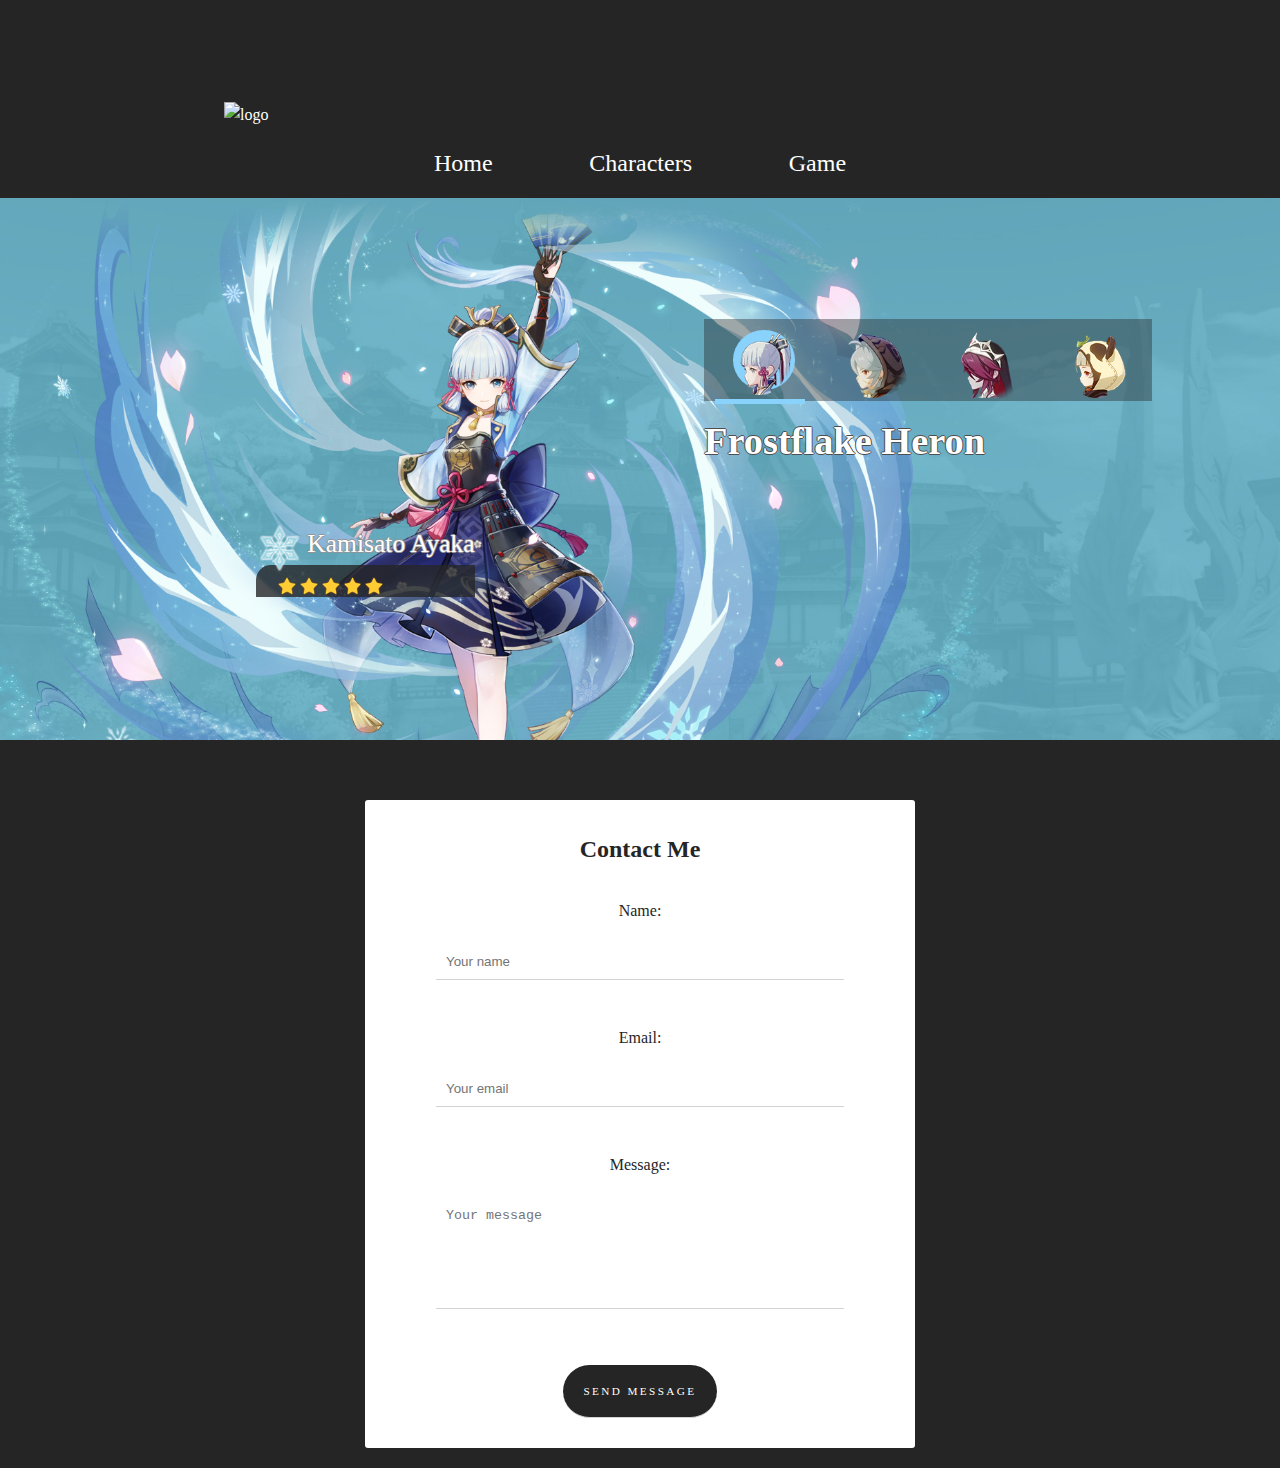
==== index.html @ d88c152d "init" ====
<!DOCTYPE html>
<html lang="en">
  <head>
    <meta charset="UTF-8" />
    <meta http-equiv="X-UA-Compatible" content="IE=edge" />
    <meta name="viewport" content="width=device-width, initial-scale=1.0" />
    <link rel="stylesheet" href="css/style.css" />
    <link rel="stylesheet" href="css/index.css" />
    <link rel="stylesheet" href="https://cdnjs.cloudflare.com/ajax/libs/font-awesome/6.1.1/css/all.min.css" integrity="sha512-KfkfwYDsLkIlwQp6LFnl8zNdLGxu9YAA1QvwINks4PhcElQSvqcyVLLD9aMhXd13uQjoXtEKNosOWaZqXgel0g==" crossorigin="anonymous" referrerpolicy="no-referrer" />
    <script src="scripts/jquery-3.6.0.min.js"></script>
    
    <title>Genshin | Ultimate Character Ascension Guide</title>
  </head>
  <body>
    <!--Logo-->
    <div class="logo flex">
      <img src="images/Genshin_Impact_logo_white.png" alt="logo" />
    </div>

    <!--Navbar-->
    <div class="navbar">
      <div class="container flex">
        <nav>
          <ul>
            <li><a href="index.html">Home</a></li>
            <li><a href="characters.html">Characters</a></li>
            <li><a href="weapons.html">Game</a></li>
          </ul>
        </nav>
      </div>
    </div>

    <!--Monthly Banner-->
    <div class="monthlyBanner">
      <div class="flex">
        <img src="Images/Character Icons/Ayaka Wish2.png" alt="" id="currentBannerCharacter"/>
        <div class="characterNamecard">
          <img class="currentElement" src="Images/general stuff/Element_CryoGlow.png" alt=""/>
          <h2>Kamisato Ayaka</h2>
          <div class="characterNamecardBg">
            <div class="characterNamecardStars flex">
              <img src="Images/general stuff/Icon_1_Star.webp" alt="" />
              <img src="Images/general stuff/Icon_1_Star.webp" alt="" />
              <img src="Images/general stuff/Icon_1_Star.webp" alt="" />
              <img src="Images/general stuff/Icon_1_Star.webp" alt="" />
              <img src="Images/general stuff/Icon_1_Star.webp" alt="" />
            </div>
          </div>
        </div>

        <h1>Frostflake Heron</h1>
        <nav class="flex charMenu">
          <button onclick="changeBanner(0)" id="0">
            <img src="Images/Character Icons/Character_Kamisato_Ayaka_Side_Icon.webp" alt=""/>
            <span class="dot"></span>
          </button>
          <button onclick="changeBanner(1)" id="1">
            <img src="Images/Character Icons/Character_Razor_Side_Icon.webp" alt="" />
            <span class="dot"></span>
          </button>
          <button onclick="changeBanner(2)" id="2">
            <img src="Images/Character Icons/Character_Rosaria_Side_Icon.webp" alt=""/>
            <span class="dot"></span>
          </button>
          <button onclick="changeBanner(3)" id="3">
            <img src="Images/Character Icons/Character_Sayu_Side_Icon.png" alt=""/>
            <span class="dot"></span>
          </button>
        </nav>
      </div>
    </div>

    

    <!-- Form -->
    <div id="overlay" class="flex">
      <form onsubmit="event.preventDefault(); validateForm()"class="flex">
          <h1>Contact Me</h1>

          <label for="name">Name: </label>
          <input type="text" id="name" placeholder="Your name">
          <div class="er">
            <small class="error"></small>
          </div>
          

          <label for="email">Email: </label>
          <input type="text" id="email" placeholder="Your email">
          <div class="er">
            <small class="error"></small>
          </div>

          <label for="message">Message: </label>
          <textarea id="message" placeholder="Your message" rows="6"></textarea>
          <div class="er">
            <small class="error"></small>
          </div>

          <div>
            <input type="submit"  class="button" value="Send Message">
            <p id="success"></p>
          </div>

      </form>
    </div>

  </body>
  <script src="scripts/scriptIndex.js"></script>
</html>
---- css/style.css ----
@font-face {
    font-family: GenshinFont1;
    src: url('../Fonts/zh-cn.ttf');
}

@font-face {
    font-family: GenshinFont2;
    src: url('../Fonts/ja-jp.ttf');
}

:root {
    --primary-color: #252526;
    --secondary-color: #1c3fa8;
    --dark-color: #002240;
    --light-color: #f4f4f4;
}

* {
    box-sizing: border-box;
    padding: 0;
    margin: 0;
}

body {
    font-family: GenshinFont2;
    background-color: var(--primary-color);
    color: white;
    line-height: 1.6;
}

ul {
    list-style-type: none;
}

a {
    text-decoration: none;
    color: #333;
}

button {
    border: none;
    margin: 0;
    padding: 0;
    width: auto;
    overflow: visible;
    background: transparent;
    color: inherit;
    font: inherit;
    line-height: normal;
}

.flex {
    display: flex;
    justify-content: center;
    align-items: center;
}

/*Navbar*/
.navbar {
    background-color: var(--primary-color);
    color: #fff;
    height: 70px;
}

.navbar ul {
    display: flex;
}

.navbar a {
    color: #fff;
    font-size: 1.5rem;
    padding: 0 3vw;
    margin: 0 10px;

}

.navbar a:hover {
    color: #dcdcde;
}

.navbar li:hover {
    transform: scale(1.05);
    transition: transform 0.2s ease-in;
}

.navbar .flex {
    height: 100%;
}

/* LOGO */
.logo {
    background-color: var(--primary-color);

}

.logo img {
    padding-top: 8vw;
    width: 65%;
}

/* Button */
.button {
    display: inline-block;
    padding: .75rem 1.25rem;
    border-radius: 10rem;
    color: #fff;
    font-family: GenshinFont1;
    text-transform: uppercase;
    font-size: 0.7rem;
    letter-spacing: .15rem;
    position: relative;
    overflow: hidden;
    z-index: 1;
    background-color: var(--primary-color);
  }

  .button:hover{
      transform: scale(1.05);
  }


   /*Monthly Banner & Character Banner */
   .monthlyBanner {
    background-size: 100%;
    height: 56.45%;
  }
  .monthlyBanner .flex {
    justify-content: left;
    position: relative;
  }

  .monthlyBanner img {
    width:80%;
    position: relative;
  }

  .monthlyBanner h1 {
    color: white;
    font-size: 1.2em;
    margin-left: 55vw;
    margin-bottom: 6vh;
    position: absolute;
    text-shadow: -1px 0 rgb(78, 78, 78), 0 1px rgb(78, 78, 78),
      1px 0 rgb(78, 78, 78), 0 -1px rgb(78, 78, 78);
    font-size: 3vw;
  }

  /* Namecard */
  .characterNamecard {
    padding-left: 20%;
    padding-top: 20%;
    position: absolute;
  }

  .characterNamecard h2 {
    color: white;
    text-shadow: -1px 0 rgb(148, 148, 148), 0 1px rgb(148, 148, 148),
      1px 0 rgb(148, 148, 148), 0 -1px rgb(148, 148, 148);
    font-weight: normal;
    font-size: 2vw;
    position: relative;
    margin-left: 4vw;
  }

  .characterNamecardBg {
    background-color: rgba(37, 37, 39, 0.8);
    border-radius: 15px 0 0 0;
    margin-bottom: 8vh;
  }

  .characterNamecardBg .characterNamecardStars {
    padding-top: 10px;
    padding-left: 20px;
  }

  .characterNamecardStars img {
    width: 11%;
  }

  .monthlyBanner .currentElement {
    position: absolute;
    width: 10%;
  }
---- css/index.css ----
.monthlyBanner {
    background-image: url("../Images/Character Icons/AyakaBg.jpg");
  }

  /* Character Menu */
  .flex.charMenu {
    position: absolute;
    width: 35%;
    height: 15%;
    margin-left: 55vw;
    margin-bottom: 17%;
    padding: 0;
    background-color: rgba(37, 37, 39, 0.4);
    transition: opacity 0.3s;
    -webkit-transition: opacity 0.3s;
    opacity: 1;
 
  }
  .flex.charMenu button {
    position: relative;
    padding-bottom: 6px;
  }
  .flex.charMenu img {
      width:80%;
   
    padding-bottom: 4px;
    z-index: 1;
  }

  .flex.charMenu button:first-of-type img {
    border-bottom: 0.4vw #89d2fc solid;
    padding-bottom: 4px;
    z-index: 1;
  }

  .flex.charMenu button:first-of-type .dot
  {
      visibility: visible;
  }

  .dot {
    visibility: hidden;
    height: 55%;
    width: 55%;
    background-color: #89d2fc;
    border-radius: 50%;
    margin: 22% -64%;
    position: absolute;
    display: inline-block;
    z-index: 0;
  }

  /* Form */
  #overlay{
    background-color: var(--primary-color);
    padding: 20px;
    width: 100%;
    height: 100%;
  }

  form{
    max-width:550px;
    width: 90%;
    padding: 20px;
    background-color: white;
    color: var(--primary-color);
    border-radius: 3px;
    box-sizing: border-box;
  }

  form.flex{
      margin-top: 40px;
      flex-direction: column;
  }

  form h1{
    padding: 10px;
    text-align: center;
    font-size: 1.5rem;
  }

  form label {
      display: block;
      margin: 20px 0;
  }

  form input, form textarea {
    width: 80%;
    padding: 10px;
    box-sizing: border-box;
    outline: none;
    resize: none;
    border: none;
    border-bottom: 1px solid #D3D3D3;
  }

  form input[type="text"]:focus, textarea:focus {
      border-bottom: 1px solid #000000;
  }

  form input[type="submit"] {
    margin-top: 30px;
    width: 100%;
    max-width: 200px;
    padding: 20px;
  }
  .error {
    color: red;
    margin-right: 230px;
  }
   .error-border{
      border-bottom: 1px solid red;
   }

   #success {
      color: #28A745;
      padding-top: 10px;
      text-align: center;
   }
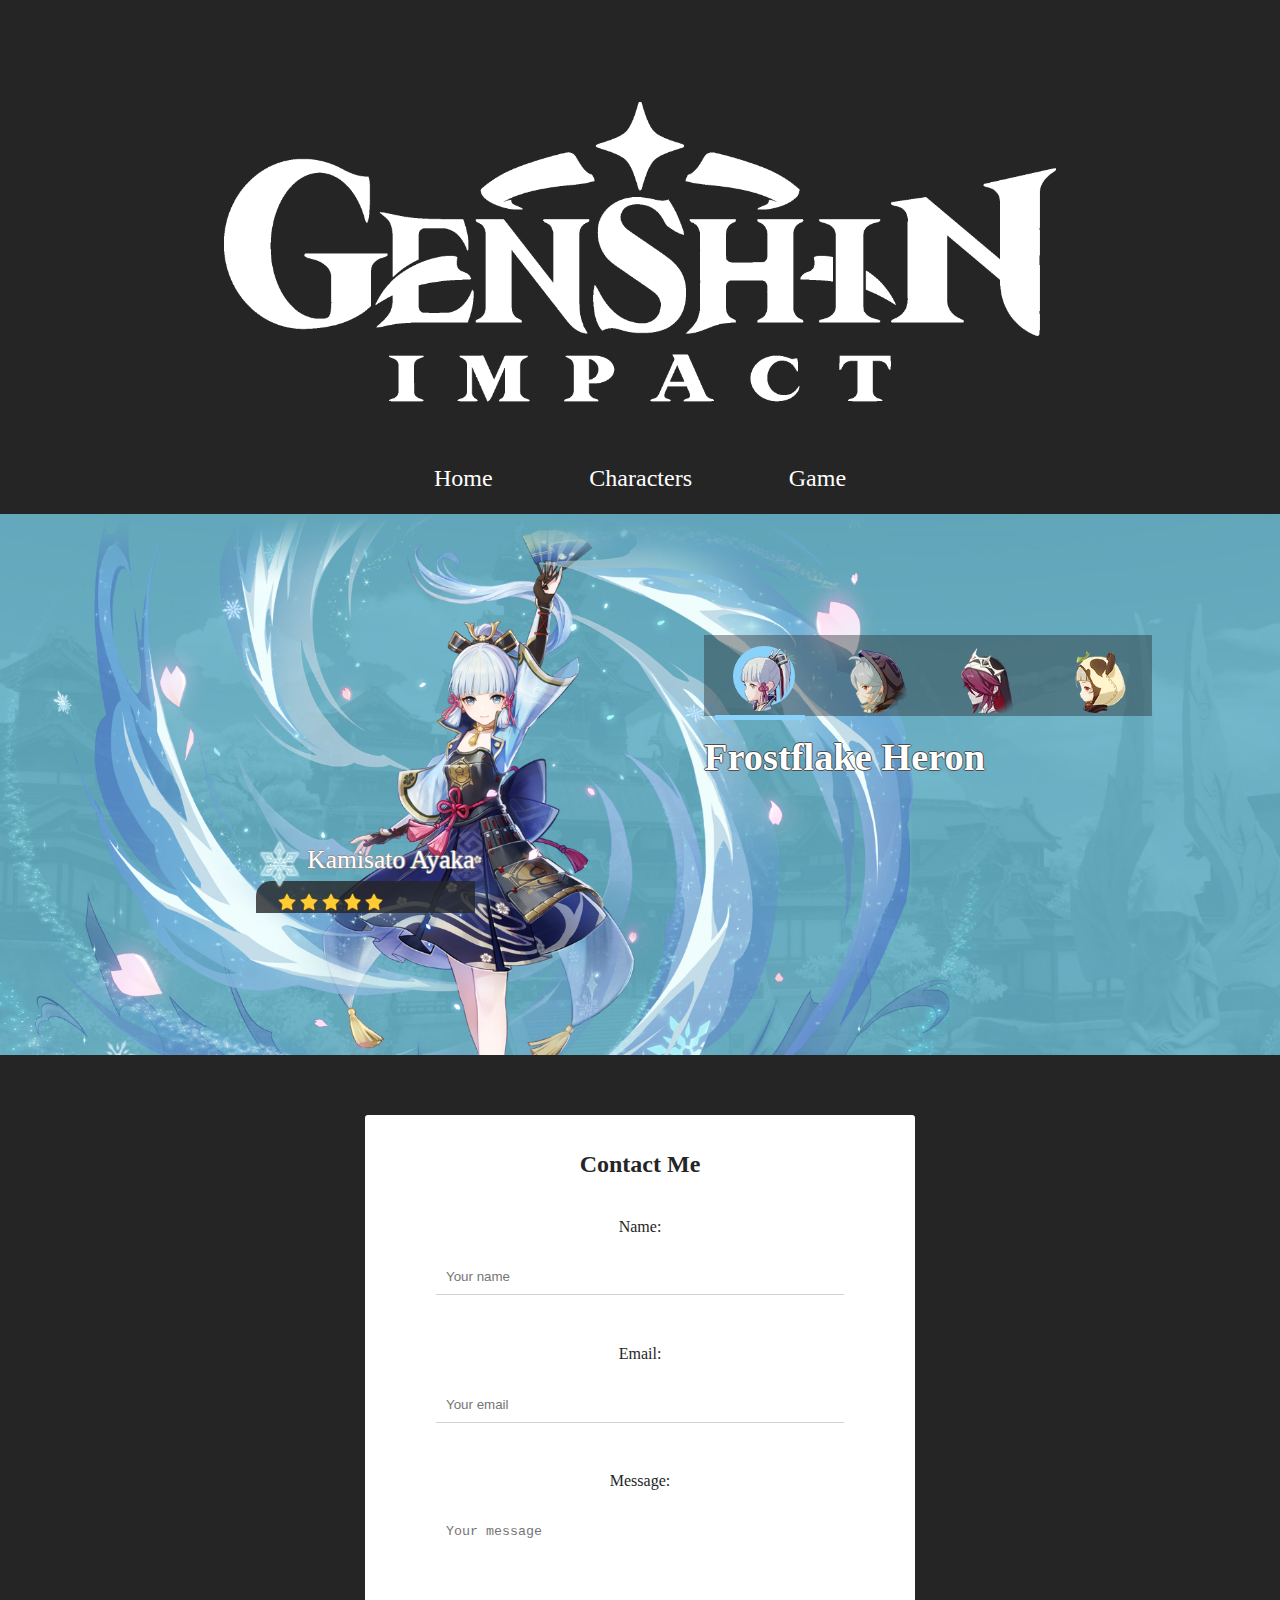
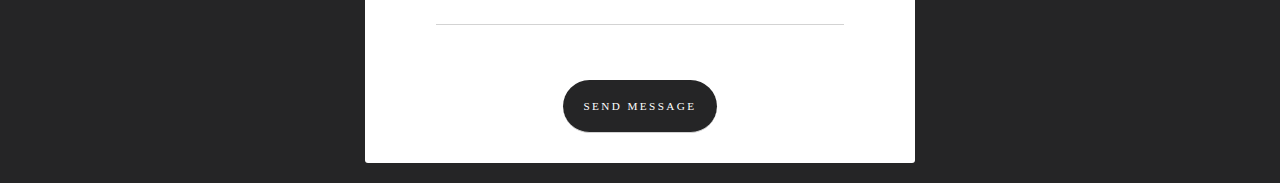
==== commit ca728c87: "second" ====
--- a/index.html
+++ b/index.html
@@ -14,7 +14,7 @@
   <body>
     <!--Logo-->
     <div class="logo flex">
-      <img src="images/Genshin_Impact_logo_white.png" alt="logo" />
+      <img src="Images/Genshin_Impact_logo_white.png" alt="logo" />
     </div>
 
     <!--Navbar-->
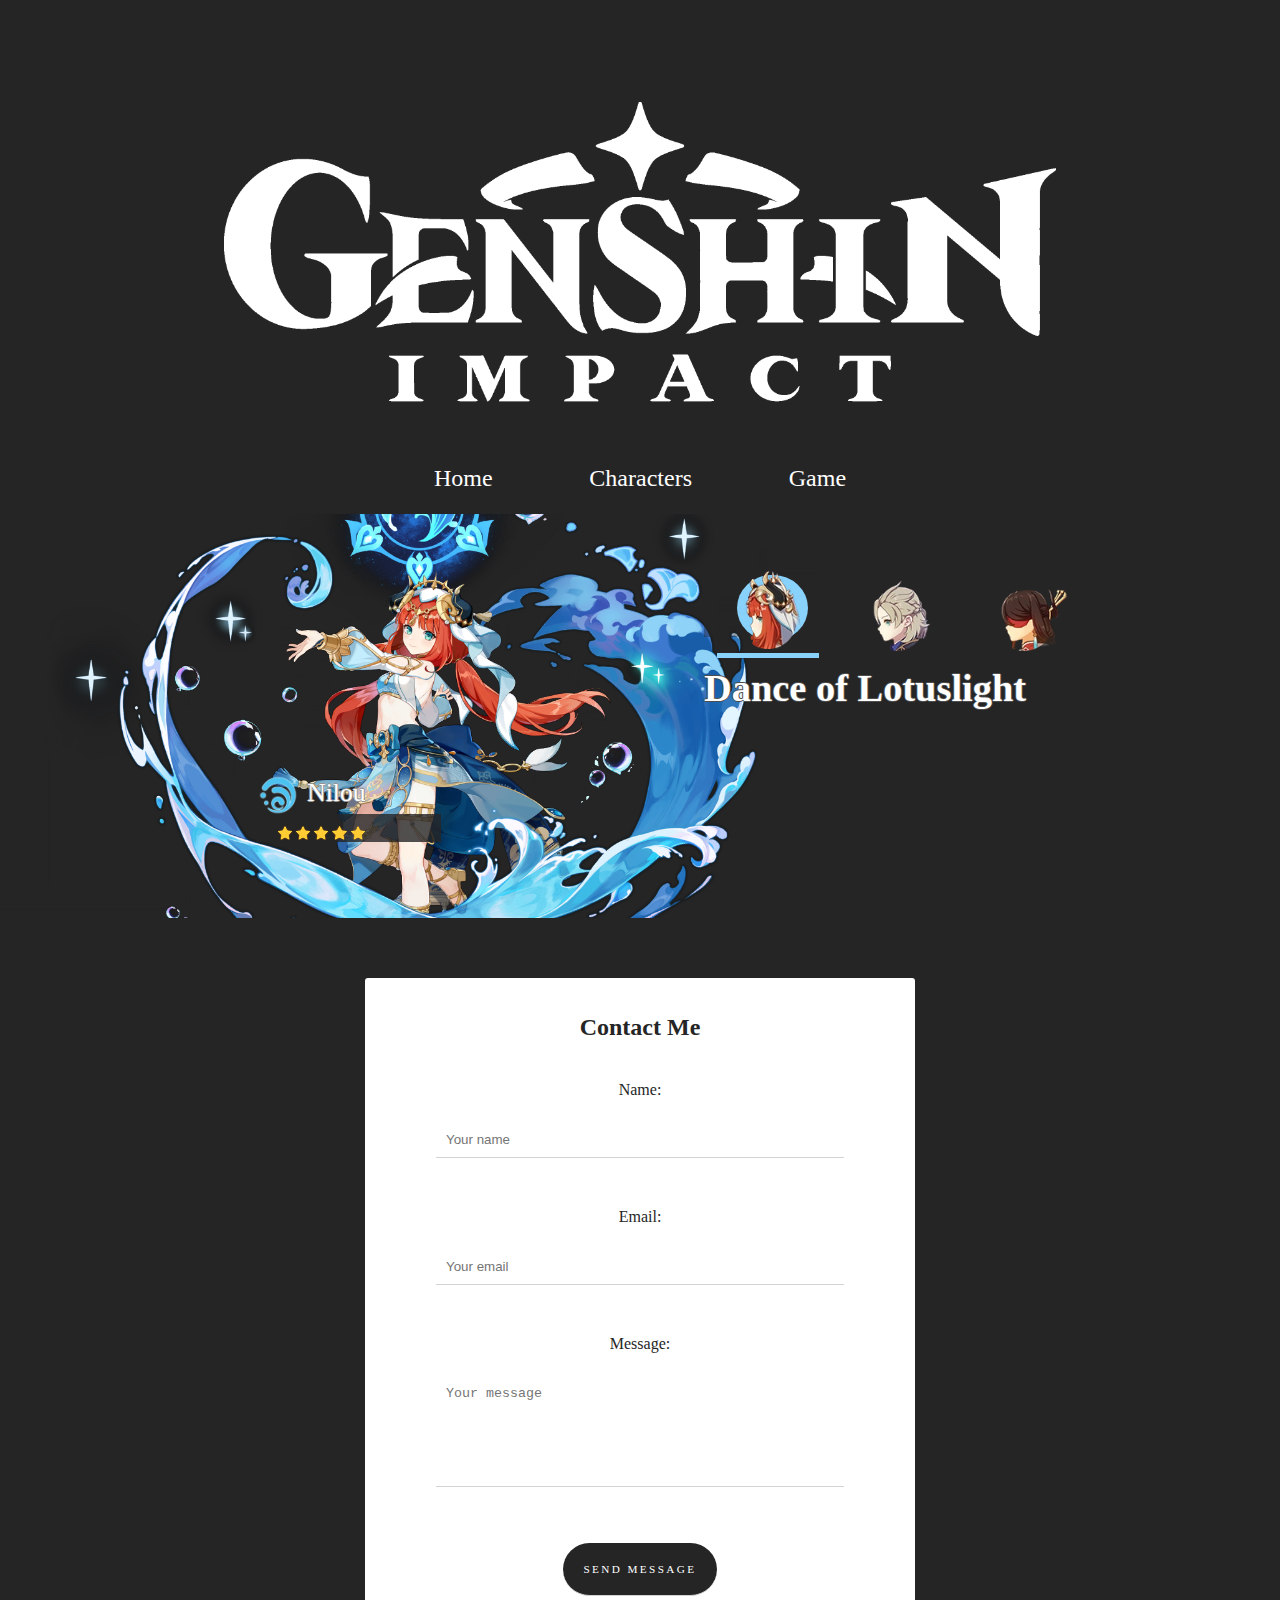
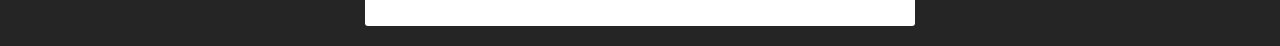
==== commit 97dc0e10: "New Backgrounds And New Banners" ====
--- a/index.html
+++ b/index.html
@@ -24,7 +24,7 @@
           <ul>
             <li><a href="index.html">Home</a></li>
             <li><a href="characters.html">Characters</a></li>
-            <li><a href="weapons.html">Game</a></li>
+            <li><a href="game.html">Game</a></li>
           </ul>
         </nav>
       </div>
@@ -33,10 +33,10 @@
     <!--Monthly Banner-->
     <div class="monthlyBanner">
       <div class="flex">
-        <img src="Images/Character Icons/Ayaka Wish2.png" alt="" id="currentBannerCharacter"/>
+        <img src="Images/Character Icons/Nilou Wish2C.png" alt="" id="currentBannerCharacter"/>
         <div class="characterNamecard">
-          <img class="currentElement" src="Images/general stuff/Element_CryoGlow.png" alt=""/>
-          <h2>Kamisato Ayaka</h2>
+          <img class="currentElement" src="Images/general stuff/Element_HydroGlow.png" alt=""/>
+          <h2>Nilou</h2>
           <div class="characterNamecardBg">
             <div class="characterNamecardStars flex">
               <img src="Images/general stuff/Icon_1_Star.webp" alt="" />
@@ -48,22 +48,18 @@
           </div>
         </div>
 
-        <h1>Frostflake Heron</h1>
+        <h1>Dance of Lotuslight</h1>
         <nav class="flex charMenu">
           <button onclick="changeBanner(0)" id="0">
-            <img src="Images/Character Icons/Character_Kamisato_Ayaka_Side_Icon.webp" alt=""/>
+            <img src="Images/Character Icons/Character_Nilou_Side_Icon.webp" alt=""/>
             <span class="dot"></span>
           </button>
           <button onclick="changeBanner(1)" id="1">
-            <img src="Images/Character Icons/Character_Razor_Side_Icon.webp" alt="" />
+            <img src="Images/Character Icons/Character_Albedo_Side_Icon.webp" alt="" />
             <span class="dot"></span>
           </button>
           <button onclick="changeBanner(2)" id="2">
-            <img src="Images/Character Icons/Character_Rosaria_Side_Icon.webp" alt=""/>
-            <span class="dot"></span>
-          </button>
-          <button onclick="changeBanner(3)" id="3">
-            <img src="Images/Character Icons/Character_Sayu_Side_Icon.png" alt=""/>
+            <img src="Images/Character Icons/Character_Beidou_Side_Icon.webp" alt=""/>
             <span class="dot"></span>
           </button>
         </nav>
--- a/css/index.css
+++ b/css/index.css
@@ -1,5 +1,5 @@
 .monthlyBanner {
-    background-image: url("../Images/Character Icons/AyakaBg.jpg");
+    background-image: url("../Images/general stuff/bg/SumeruBgHydro.png");
   }
 
   /* Character Menu */
